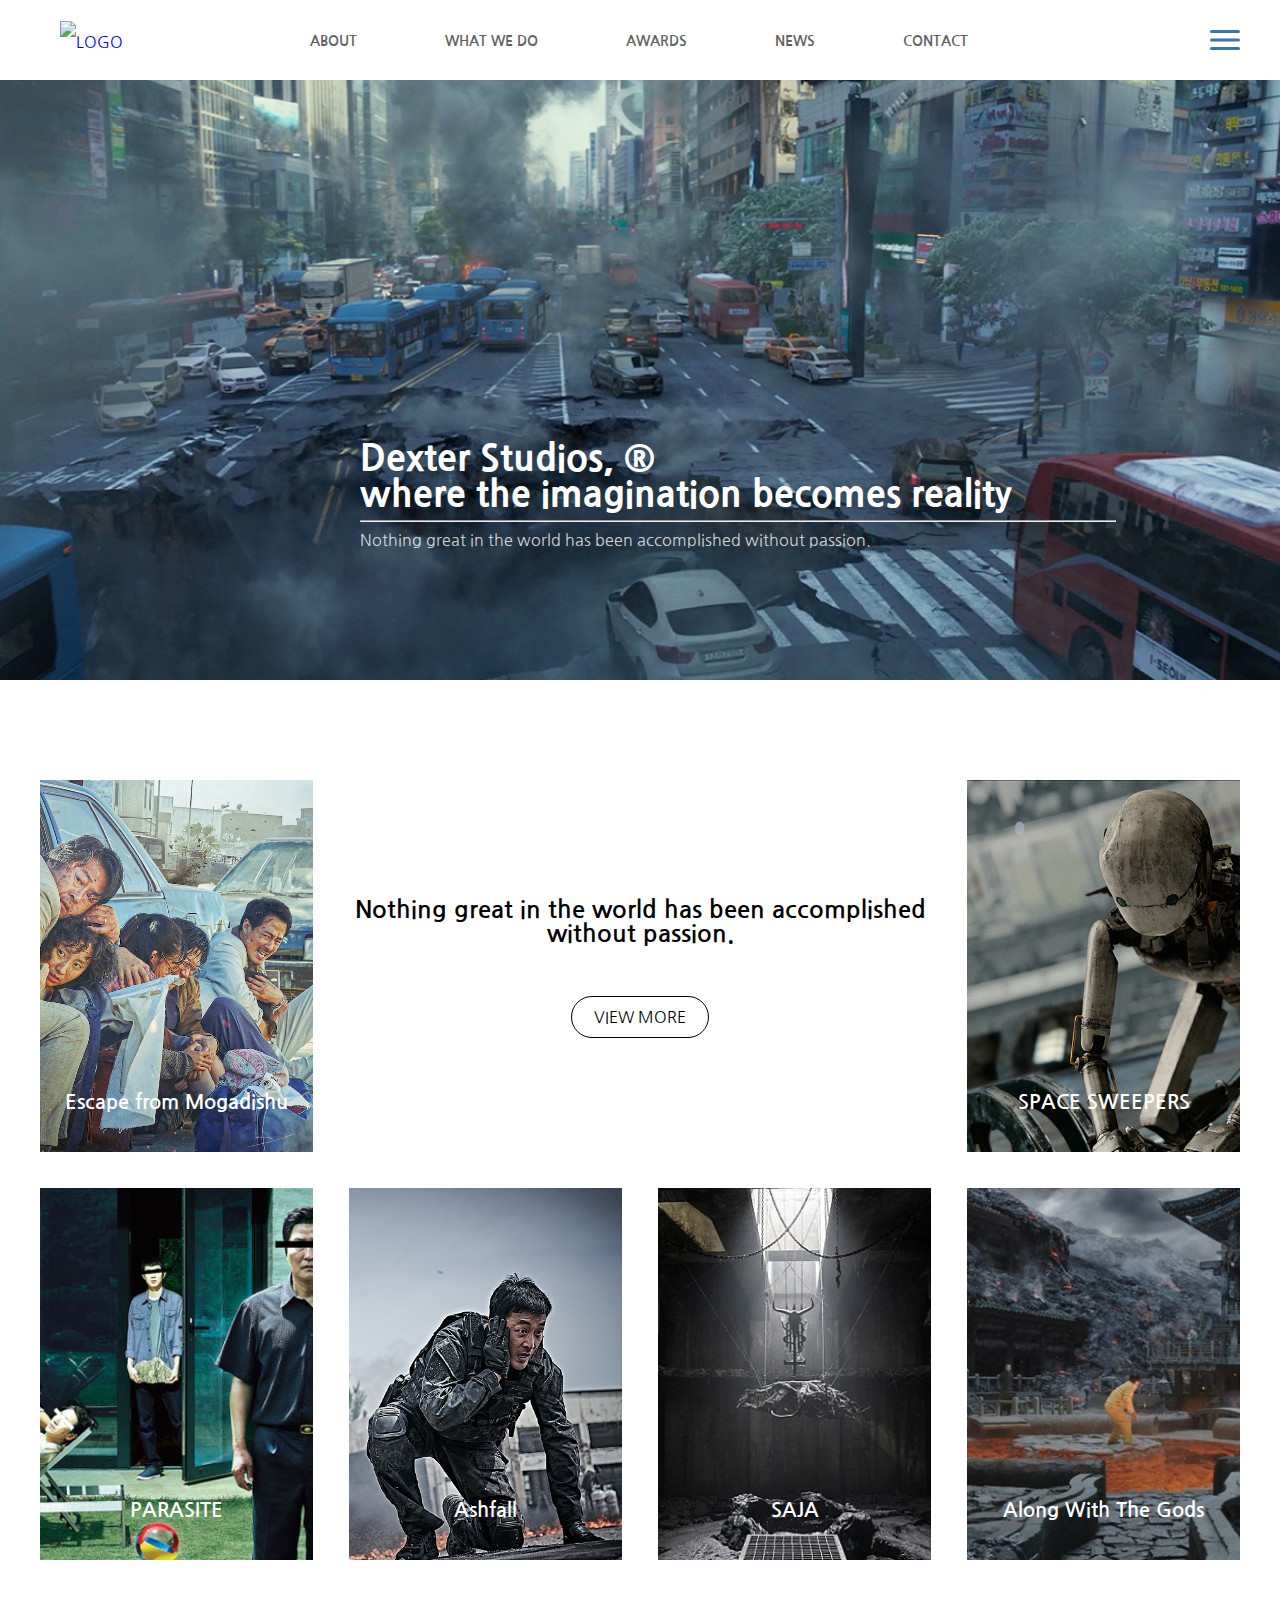
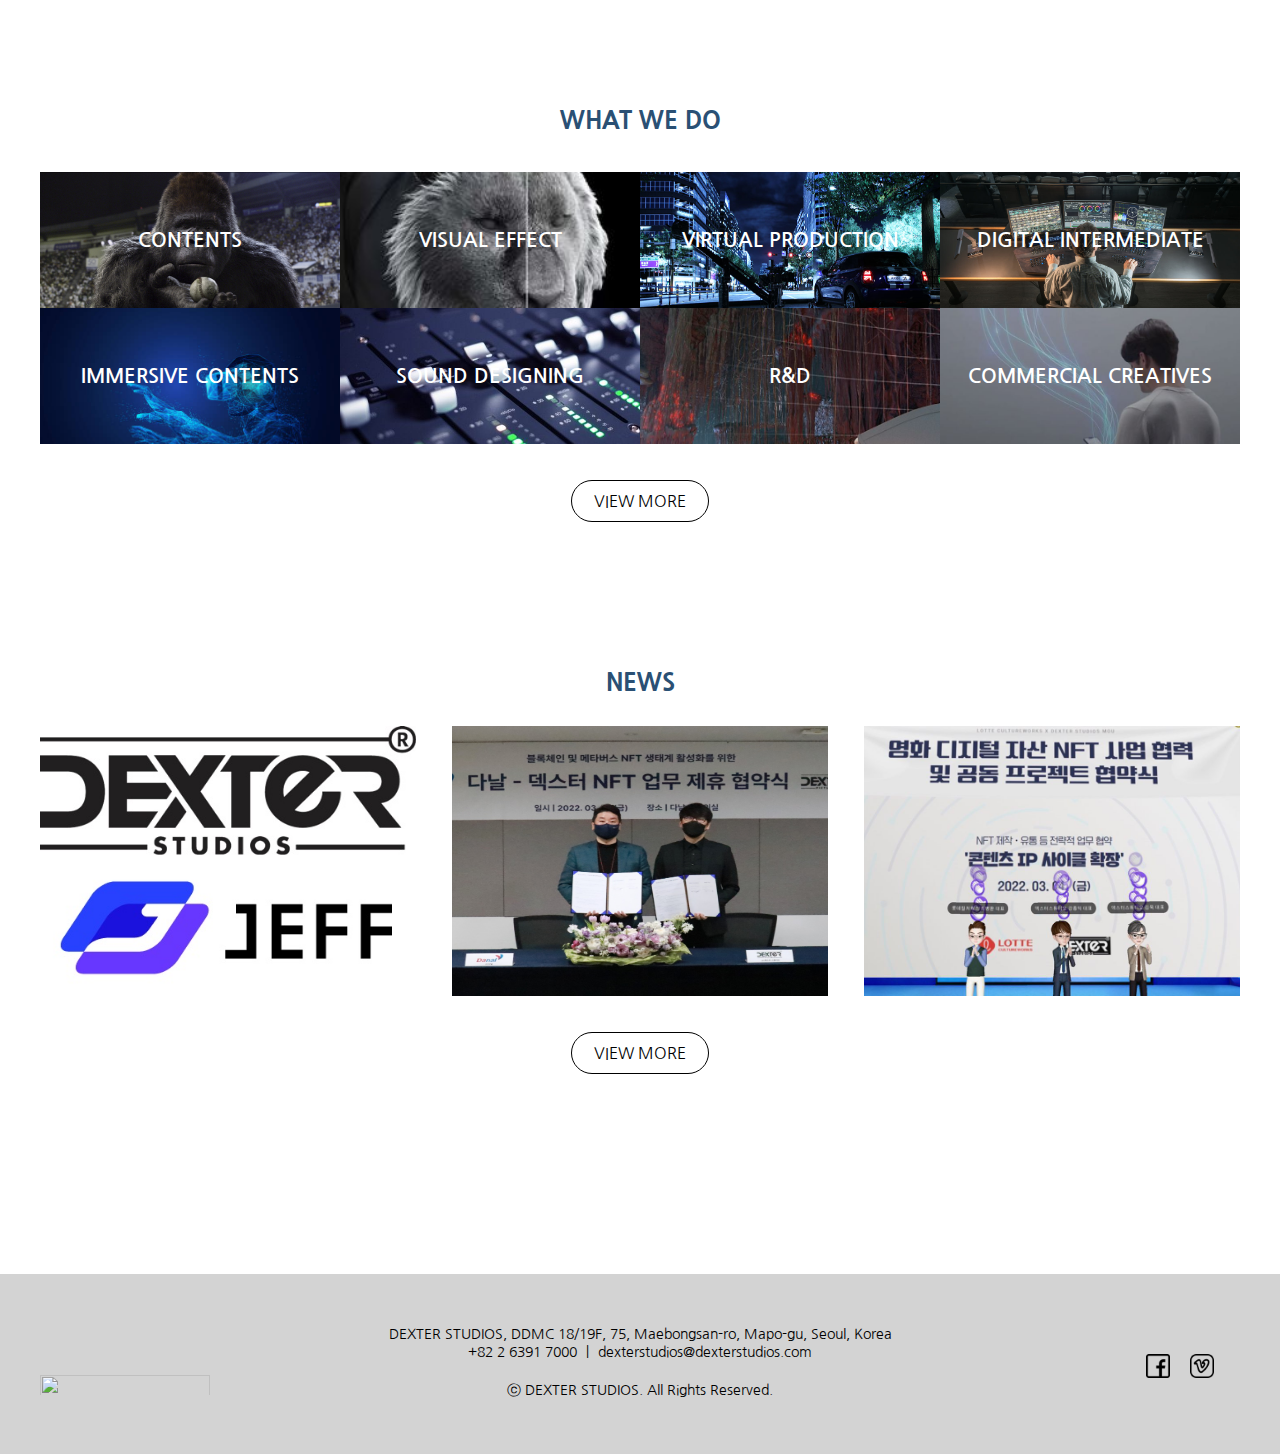
==== index.html @ 45257d2f "Add files via upload" ====
<!DOCTYPE html>
<html lang="ko">
<head>
    <meta charset="UTF-8">
    <meta http-equiv="X-UA-Compatible" content="IE=edge">
    <meta name="viewport" content="width=device-width, initial-scale=1.0">
    <title>덱스터스튜디오 DexterStudios</title>

    <link rel="stylesheet" href="indexstyle.css">
</head>

<body>
    <div class="header">
        <a href="index.html"><img class="logo" src="/기말 프로젝트/image/DexterStudio Logo.png" alt="LOGO"></a>
        <div class="Top_nav">
            <a href="ABOUT.html">ABOUT</a>
            <a href="WHATWEDO.html">WHAT WE DO</a>
            <a href="#">AWARDS</a>
            <a href="#">NEWS</a>
            <a href="#">CONTACT</a>
        </div>
        <div class="hamburger">
            <input type="checkbox" id="menuicon">
            <label for="menuicon">
                <span></span>
                <span></span>
                <span></span>
            </label>
            <div class="sidebar">
                
            </div>
        </div>
    </div>
    <div class="Main_img">
        <div class="innertext_frame">
        <h1>Dexter Studios, ® <br>
        where the imagination becomes reality<hr></h1>
        <p>Nothing great in the world has been accomplished
           without passion. </p>
        </div>
    </div>
    <div class="Contents_container">
        <div class="imgframe1">
            <div class="img1">
                <h1>Escape from Mogadishu</h1>
            </div>
            <div class="Main_text">
                <div class="text">
                    <h2>Nothing great in the world has been accomplished without passion.</h2>
                    <a href="ABOUT.html">VIEW MORE</a>
                </div>
            </div>
            <div class="img2">
                <h1>SPACE SWEEPERS</h1>
            </div>
        </div>
        <div class="imgframe2">
            <div class="img3">
                <h1>PARASITE</h1>
            </div>
            <div class="img4">
                <h1>Ashfall</h1>
            </div>
            <div class="img5">
                <h1>SAJA</h1>
            </div>
            <div class="img6">
                <h1>Along With The Gods</h1>
            </div>
        </div>
        <h1 id="WHATWEDO">WHAT WE DO</h1>
        <div class="WWDframe01">
            <div class="WWD CONTENTS">
                <h1>CONTENTS</h1>
            </div>
            <div class="WWD VISUALEFFECT">
                <h1>VISUAL EFFECT</h1>
            </div>
            <div class="WWD VIRTUALPRODUCTION">
                <h1>VIRTUAL PRODUCTION</h1>
            </div>
            <div class="WWD DIGITALINTERMEDIATE">
                <h1>DIGITAL INTERMEDIATE</h1>
            </div>
        </div>
        <div class="WWDframe02">
            <div class="WWD IMMERSIVE">
                <h1>IMMERSIVE CONTENTS</h1>
            </div>
            <div class="WWD SOUND">
                <h1>SOUND DESIGNING</h1>
            </div>
            <div class="WWD RnD">
                <h1>R&D</h1>
            </div>
            <div class="WWD COMMERCIAL">
                <h1>COMMERCIAL CREATIVES</h1>
            </div>
        </div>
        <a class="VIEWMORE01" href="WHATWEDO.html">VIEW MORE</a>
        <h1 id="NEWS">NEWS</h1>
        <div class="NEWSframe">
            <div class="NEWS01">
                <a href="http://www.dexterstudios.com/dexter-studios-invests-in-stake-in-jeff-a-danal-subsidiary-metaverse-platform-project-really-begins/" target="_blank"><img src="image/NEW01.png" alt=""></a>
            </div>
            <div class="NEWS02">
                <a href="http://www.dexterstudios.com/dexter-studios-signs-an-mou-with-danal-launching-a-blockchain-based-metaverse-project/" target="_blank"><img src="image/NEW02.jpg" alt=""></a>
            </div>
            <div class="NEWS03">
                <a href="http://www.dexterstudios.com/lotte-cultureworks-and-dexter-studios-sign-mou-for-digital-movie-assets-and-nfts/" target="_blank"><img src="image/NEWS03.jpg" alt=""></a>
            </div>
        </div>
        <a class="VIEWMORE02" href="#">VIEW MORE</a>
    </div>
    <div class="Footer">
        <div class="FooterContents">
            <div class="Footerlogo">
                <img src="/기말 프로젝트/image/DexterStudio Logo.png" alt="">
            </div>
            <div class="Footertext">
                <p>DEXTER STUDIOS, DDMC 18/19F, 75, Maebongsan-ro, Mapo-gu, Seoul, Korea <br>
                +82 2 6391 7000 ㅣ dexterstudios@dexterstudios.com </p>
                <p>ⓒ DEXTER STUDIOS. All Rights Reserved.</p>
            </div>
            <div class="Footernav">
                <a href="#"><img src="image/facebook.png" alt=""></a>
                <a href="#"><img src="image/vimeo.png" alt=""></a>
            </div>
        </div>
    </div>
</body>
</html>
---- indexstyle.css ----
@import url('https://fonts.googleapis.com/css2?family=Nanum+Gothic:wght@400;700;800&display=swap');

* {
    margin:0px;
    padding:0px;
    box-sizing: border-box;
    text-decoration: none;

    font-family: 'Nanum Gothic', sans-serif;
}

.body {
    width:100vw;
}

/* header */
.header {
    width:1200px;
    height:80px;
    display:flex;

    line-height: 80px;
    margin:0 auto;
}

.header a .logo {
    width:124px;
    height:42px;

    vertical-align: middle;
    line-height: 42px;
    margin-left:20px;
    display:inline-block;
}

.Top_nav {
    width:738px;
    height:80px;
    
    margin-left: 111px;
    text-align: center;
}

.Top_nav a {
    color:#616161;
    font-weight: 700;
    font-size: 14px;

    margin-right:84px;
}

.Top_nav a:hover {
    color:black;
    border-bottom:solid 2px #3D75AB;
}


.Top_nav a:nth-child(5) {
    margin:0px;
}

/* Sidebar */
.hamburger {
    margin-top:auto;
    margin-bottom:auto;
    margin-left:228px;
}

input[id="menuicon"] {
    display:none;
}

input[id="menuicon"] + label {
    display:block;
    width:30px;
    height:20px;
    position:relative;
    cursor: pointer;
}

input[id="menuicon"] + label span {
    display:block;
    position: absolute;
    width:100%;
    height:3px;
    border-radius: 15px;
    background:#3D75AB;
    transition: all .35s;
}

input[id="menuicon"] + label span:nth-child(1) {
    top:0;
}

input[id="menuicon"] + label span:nth-child(2) {
    top:50%;
    transform:translateY(-50%);
}

input[id="menuicon"] + label span:nth-child(3) {
    bottom:0;
}

input[id="menuicon"]:checked + label span:nth-child(1) {
    top:50%;
    transform: translateY(-50%) rotate(45deg);
}

input[id="menuicon"]:checked + label span:nth-child(2) {
    opacity: 0;
}

input[id="menuicon"]:checked + label span:nth-child(3) {
    bottom:50%;
    transform: translateY(50%) rotate(-45deg);
}

.sidebar {
    width:300px;
    height:100%;
    background:#A4D4FF;
    position: fixed;
    top:0;
    right:-300px;
    z-index: 1;
    transition: all .35s;
}

input[id="menuicon"]:checked + label + div {
    right:0;
}

/* MainImg */
.Main_img {
    width:100%;
    height:600px;

    background-image:url(image/MainImg.jpg);
    background-size: cover;
    background-position: center;
}

.innertext_frame {
    width:756px;
    height:240px;
    margin:0 804px 0 360px;
    padding-top:360px;
}

.Main_img h1 {
    color:white;
    font-size: 36px;
    font-weight: 800;
}

.Main_img hr {
    margin-top:8px;
}

.Main_img p {
    color:rgba(255,255,255,.8);
    font-size: 16px;
    margin-top:8px;
}

.Contents_container {
    width:1200px;

    margin-left:auto;
    margin-right:auto;
}

.Contents_container h1 {
    color:white;
    text-align: center;
    font-size: 20px;
    font-weight: bold;
    margin-top:312px;
}

.Contents_container .imgframe1 {
    display:flex;
    padding-top:100px;
}

.imgframe1 .img1 {
    width:273px;
    height:372px;

    margin-right:36px;

    background-image: url(image/Mogadishu.jpg);
    background-size: cover;
    background-position: center;
}

.imgframe1 .Main_text {
    width:582px;
    height:372px;
    line-height: 372px;

    margin-right:36px;
    text-align: center;
}

.Main_text .text{
    display:inline-block;
    vertical-align: middle;
    line-height: normal;
}

.Main_text h2 {
    font-size: 24px;
    color:black
}

.Main_text a {
    font-size: 16px;
    line-height: 40px;
    color:black;
    display:inline-block;
    margin-top:50px;

    border: 1px solid black;
    border-radius: 69px;
    width:138px;
    height:42px;

    transition: all .35s;
}

.Main_text a:hover {
    transform: scale(1.1);
    color:#2A5074;
    border: 1px solid #2A5074;
    border-radius: 0;
}

.imgframe1 .img2 {
    width:273px;
    height:372px;

    background-image: url(image/VictoryShip.jpg);
    background-size: cover;
    background-position: middle;
}

.Contents_container .imgframe2 {
    display:flex;
    margin-top:36px;
}

.imgframe2 .img3 {
    width:273px;
    height:372px;

    margin-right:36px;

    background-image: url(image/Parasite.jpg);
    background-size: cover;
    background-position: center;
}

.imgframe2 .img4 {
    width:273px;
    height:372px;

    margin-right:36px;

    background-image: url(image/Ashfall.jpg);
    background-size: cover;
    background-position: right;
}

.imgframe2 .img5 {
    width:273px;
    height:372px;

    margin-right:36px;

    background-image: url(image/Saja.jpg);
    background-size: cover;
    background-position: center;
}

.imgframe2 .img6 {
    width:273px;
    height:372px;

    background-image: url(image/WithGod.jpg);
    background-size: cover;
    background-position: center;
}

#WHATWEDO {
    margin-top:148px;
    margin-bottom:40px;
    font-size: 24px;
    font-weight: 800;
    color:#2A5074;
}


.WWD {
    width:300px;
    height:136px;
}

.WWDframe01 {
    display:flex;
}

.CONTENTS {
    background-image: url(image/MisterGo.jpg);
    background-size: cover; 
}

.WWD h1{
    margin-top:0;
    line-height: 136px ;
    font-size: 20px;
    font-weight: bold;
}

.VISUALEFFECT {
    background-image: url(image/VisualEffects.jpg);
    background-size: cover;
    background-position: center;
}

.VIRTUALPRODUCTION {
    background-image: url(image/VIRTUALPRODUCTION.jpg);
    background-size: cover;
}


.DIGITALINTERMEDIATE{
    background-image: url(image/DIGITALINTERMEDIATE.jpg);
    background-size: cover;
}

.WWDframe02 {
    display:flex;
    line-height: 136px ;
}

.IMMERSIVE {
    background-image: url(image/IMMERSIVE.jpg);
    background-size: cover;
}

.SOUND {
    background-image: url(image/SOUND.jpg);
    background-size: cover;
}

.RnD {
    background-image: url(image/R&D.jpg);
    background-size: cover;
    background-position:right;
}

.COMMERCIAL {
    background-image: url(image/COMMERCIAL.JPG);
    background-size: cover;
    background-position:center;
}

.VIEWMORE01 {
    display:block;
    text-align: center;

    margin-top:36px;
    margin-left:auto;
    margin-right:auto;
    color:black;
    font-size: 16px;

    border:1px solid black;
    border-radius: 69px;
    width:138px;
    height:42px;
    line-height: 40px;

    transition: all .35s;
}

.VIEWMORE01:hover {
    transform: scale(1.1);
    color:#2A5074;
    border: 1px solid #2A5074;
    border-radius: 0;
}

#NEWS {
    margin-top:148px;
    margin-bottom:32px;
    font-size: 24px;
    font-weight: 800;
    color:#2A5074;
}

.NEWSframe {
    display:flex;
}

.NEWSframe .NEWS01 {
    width:376px;
    height:270px;
    margin-right:36px;
    overflow: hidden;
}

.NEWSframe .NEWS01 img {
    width:100%;
    height:100%;
    transition: all .35s;
}

.NEWSframe .NEWS01 img:hover {
    transform: scale(1.1);
}

.NEWSframe .NEWS02 {
    width:376px;
    height:270px;
    margin-right:36px;
    overflow: hidden;
}

.NEWSframe .NEWS02 img {
    width:150%;
    height:100%;
    position:relative;
    left:-100px;
    transition: all .35s;
}

.NEWSframe .NEWS02 img:hover {
    transform: scale(1.1);
}

.NEWSframe .NEWS03 {
    width:376px;
    height:270px;
    overflow: hidden;
}

.NEWSframe .NEWS03 img {
    width:150%;
    height:100%;
    position:relative;
    left:-100px;
    transition: all .35s;
}

.NEWSframe .NEWS03 img:hover {
    transform: scale(1.1);
}

.VIEWMORE02 {
    display:block;
    text-align: center;

    margin-top:36px;
    margin-left:auto;
    margin-right:auto;
    color:black;
    font-size: 16px;

    border:1px solid black;
    border-radius: 69px;
    width:138px;
    height:42px;
    line-height: 40px;

    transition: all .35s;
}

.VIEWMORE02:hover {
    transform: scale(1.1);
    color:#2A5074;
    border: 1px solid #2A5074;
    border-radius: 0;
}

/* Footer */
.Footer {
    width:100%;
    height:180px;
    background-color:#d3d3d3;
    color:black;

    margin-top:200px;
}

.FooterContents {
    width:1200px;
    height:180px;
    margin:0 auto;
    line-height:180px;
    display:flex;
}

.Footerlogo img {
    width:170px;
    height:58px;
    vertical-align: middle;
}

.Footertext {
    margin-left:88px;
    margin-top:auto;
    margin-bottom:auto;
    text-align: center;
    line-height: normal;
    
    width:684px;
    height:78px;
    font-size: 14px;
}

.Footertext p:nth-child(2) {
    margin-top:20px;
}

.Footernav {
    display:flex;
    margin-left:164px;
}

.Footernav img {
    width:24px;
    height:24px;

    margin-right:20px;
    vertical-align: middle;
    transition: all .35s;
}

.Footernav img:hover {
    transform: scale(1.1);
}
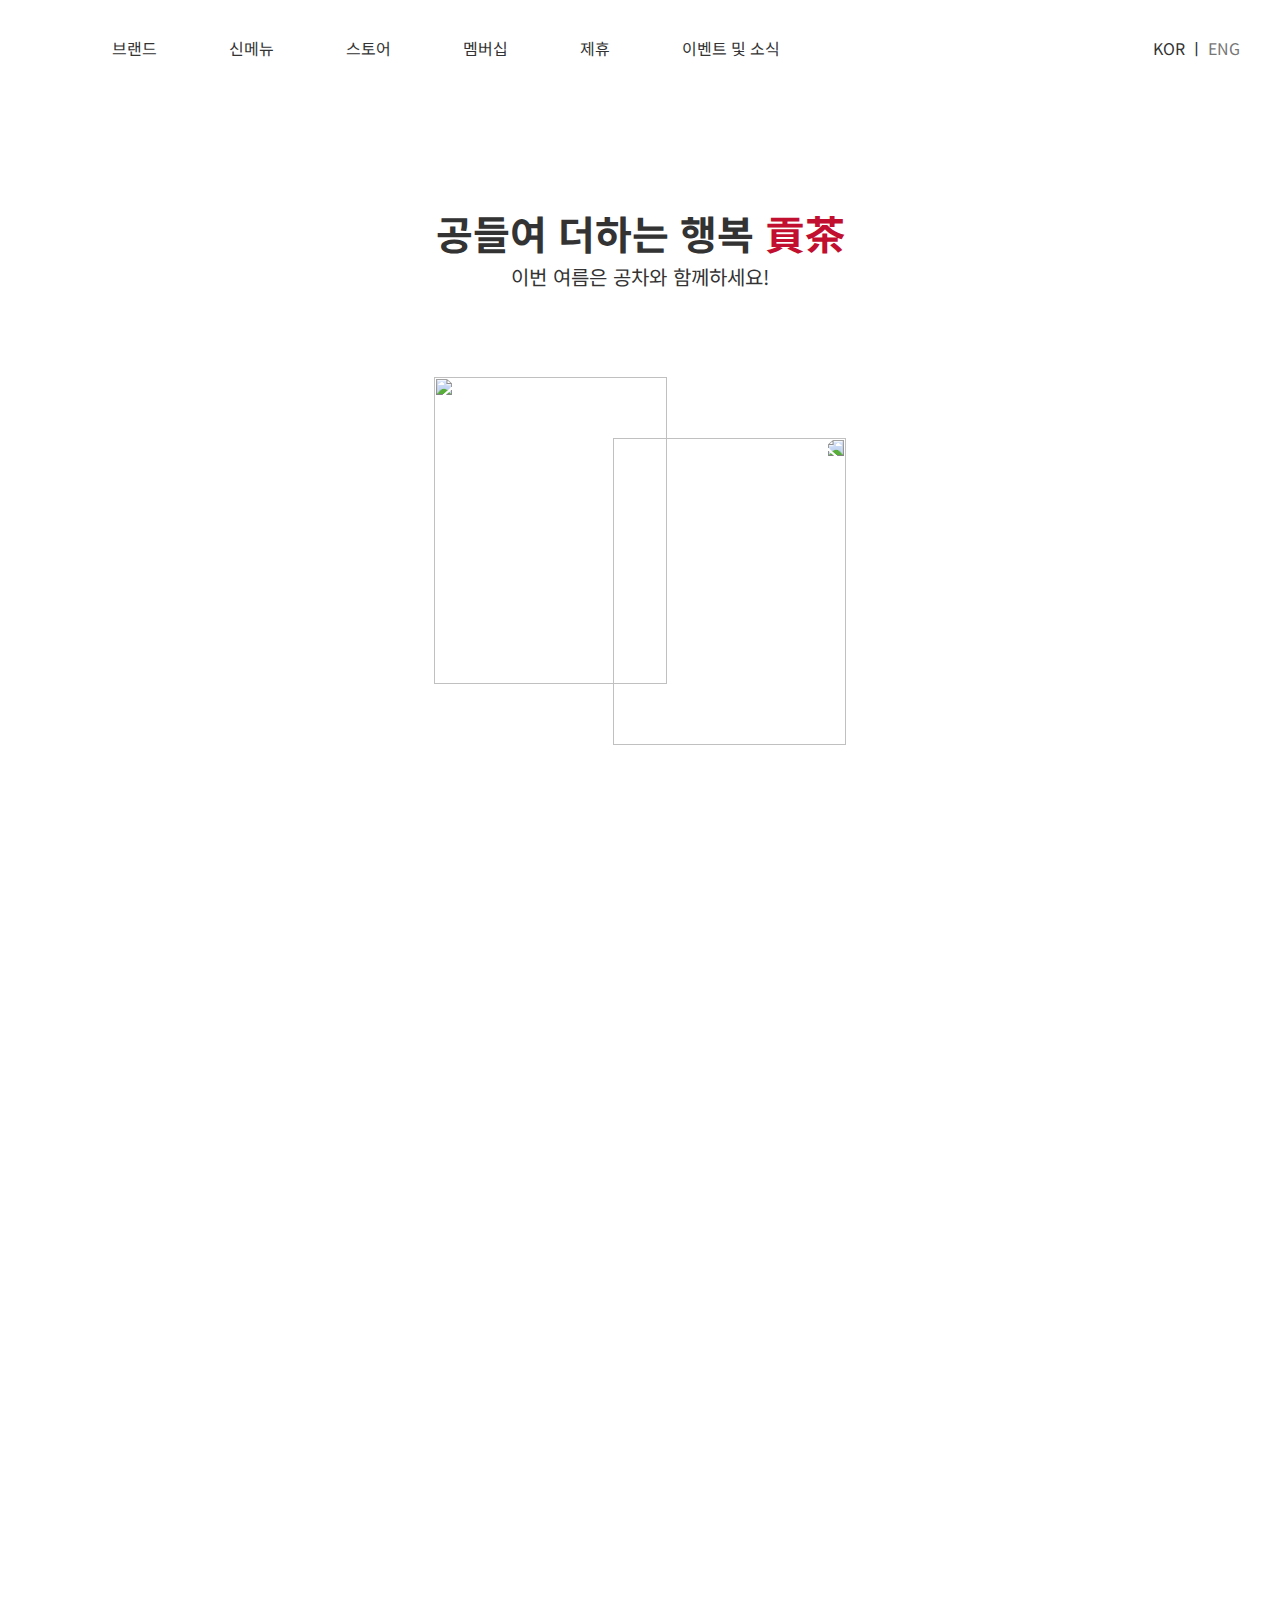
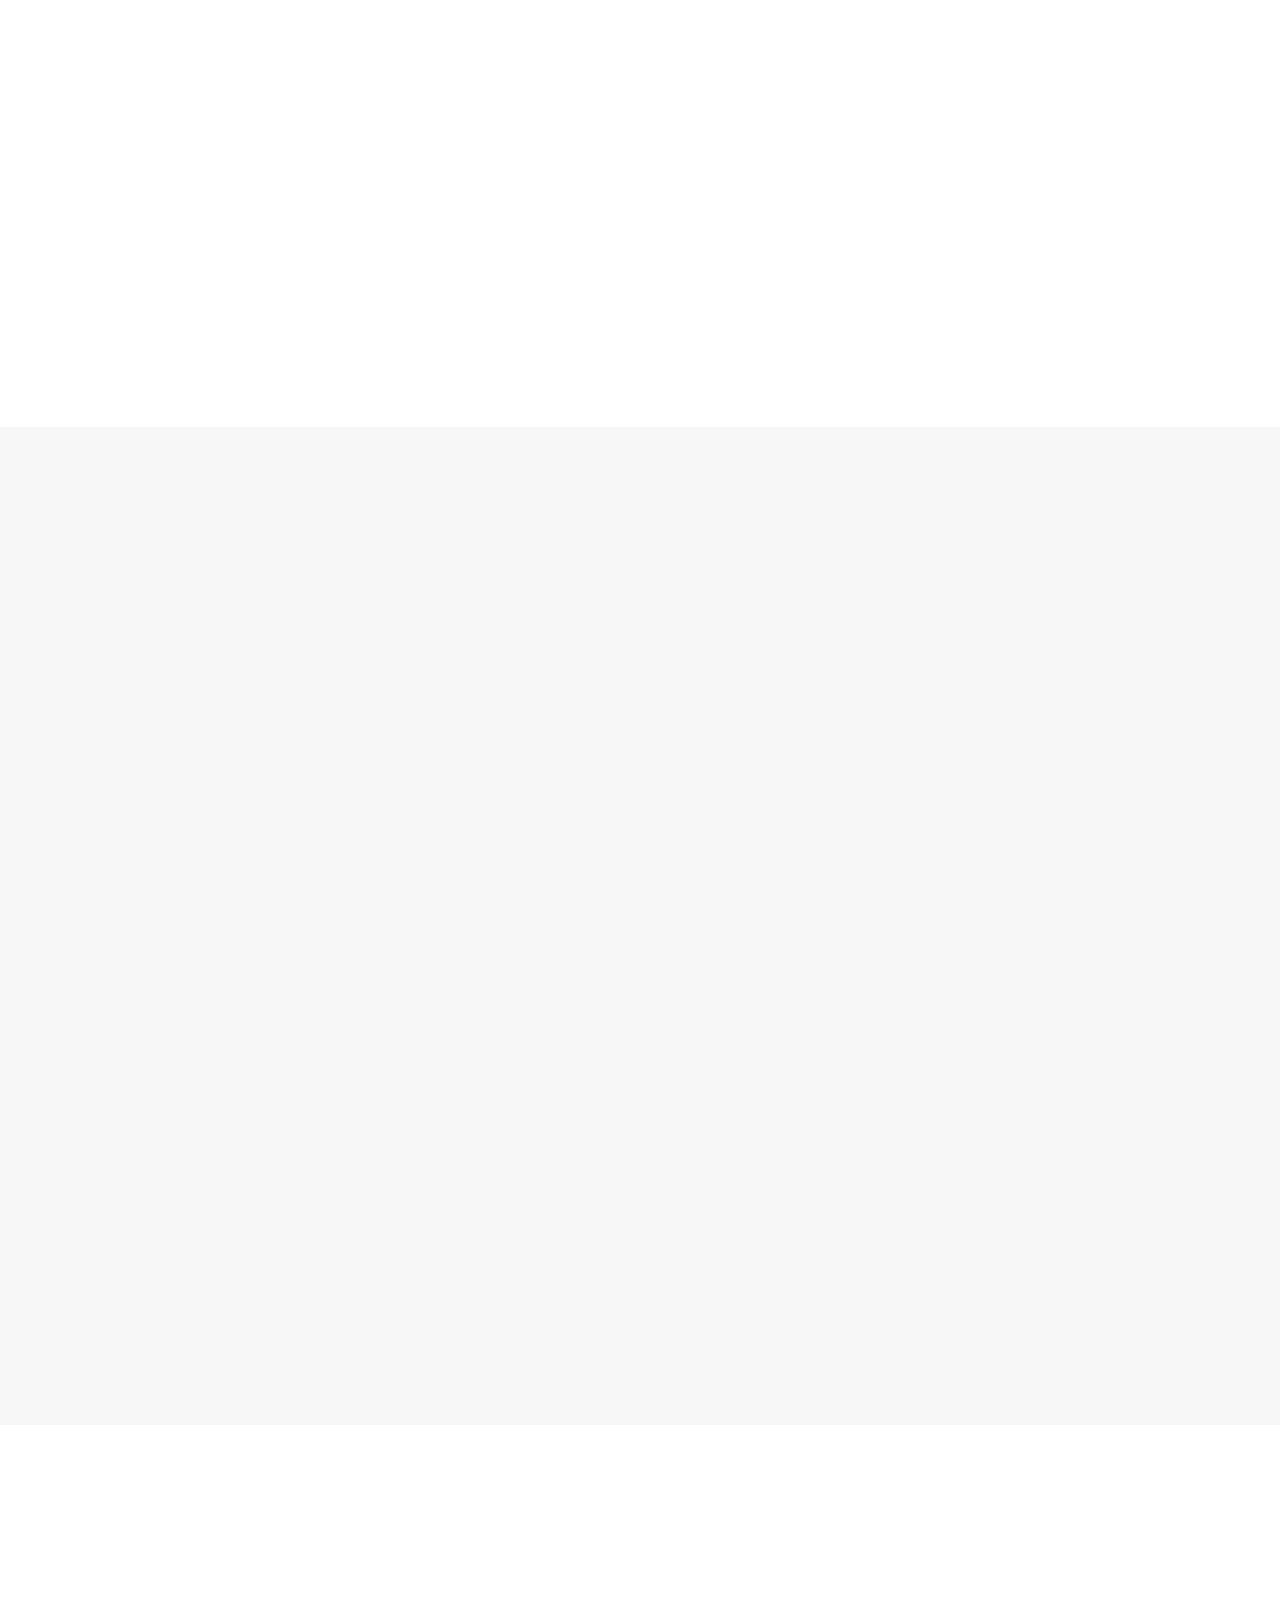
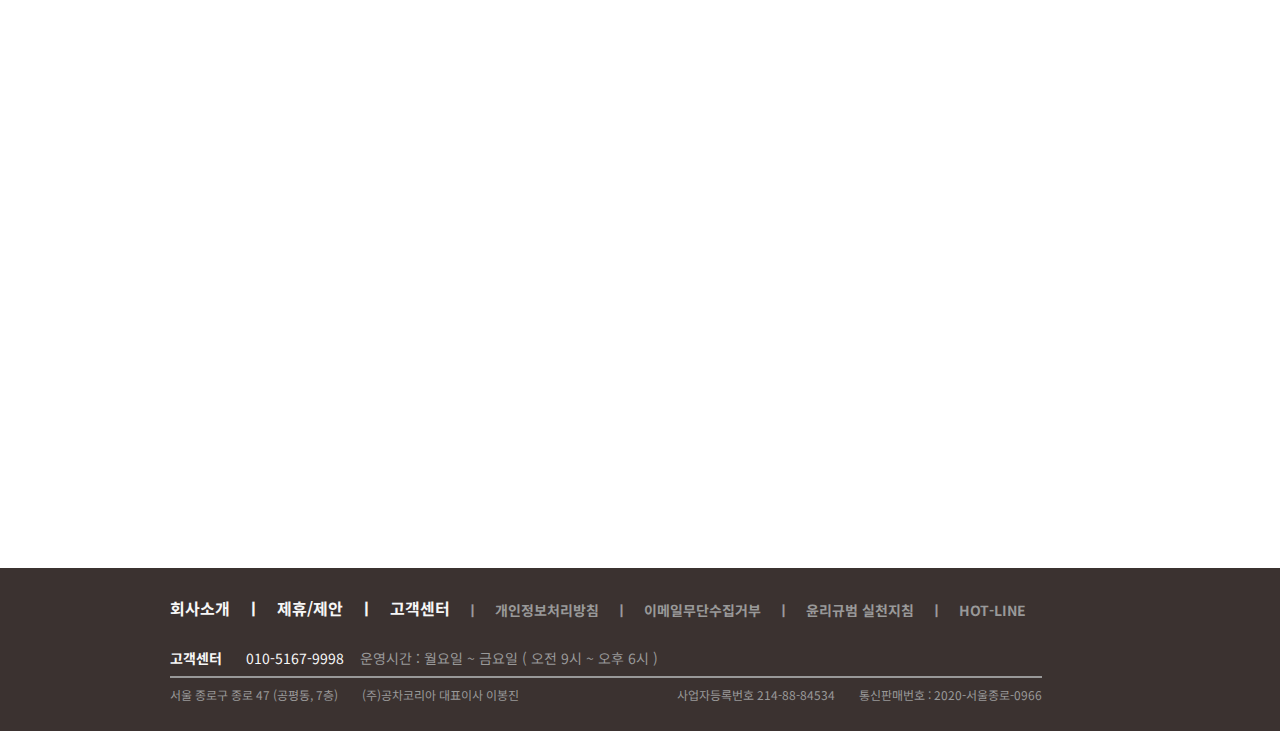
==== commit 09de99e7: "Add files via upload" ====
--- a/index.html
+++ b/index.html
@@ -4,129 +4,373 @@
     <meta charset="UTF-8">
     <meta http-equiv="X-UA-Compatible" content="IE=edge">
     <meta name="viewport" content="width=device-width, initial-scale=1.0">
-    <title>덱스터스튜디오 DexterStudios</title>
-
-    <link rel="stylesheet" href="indexstyle.css">
+    <title>새로운 시작 : 공차</title>
+
+    <link rel="stylesheet" href="index.css">
 </head>
 
 <body>
-    <div class="header">
-        <a href="index.html"><img class="logo" src="/기말 프로젝트/image/DexterStudio Logo.png" alt="LOGO"></a>
-        <div class="Top_nav">
-            <a href="ABOUT.html">ABOUT</a>
-            <a href="WHATWEDO.html">WHAT WE DO</a>
-            <a href="#">AWARDS</a>
-            <a href="#">NEWS</a>
-            <a href="#">CONTACT</a>
-        </div>
-        <div class="hamburger">
-            <input type="checkbox" id="menuicon">
-            <label for="menuicon">
-                <span></span>
-                <span></span>
-                <span></span>
-            </label>
-            <div class="sidebar">
-                
+
+    <!-- wrap01 -->
+    <div class="wrap01">
+        <div class="contents-frame">
+
+            <!-- header -->
+            <header>
+                <a href="index.html"><img src="image/main-logo.png" alt=""></a>
+                <div class="gnb">
+                    <a href="brand.html" target="_blank">브랜드</a>
+                    <a href="newMenu.html">신메뉴</a>
+                    <a href="#">스토어</a>
+                    <a href="#">멤버십</a>
+                    <a href="#">제휴</a>
+                    <a href="#">이벤트 및 소식</a>
+                </div>
+                <div class="lang">
+                    <a href="#" id="kor">KOR ㅣ </a>
+                    <a href="#" id="eng">ENG</a>
+                </div>
+            </header>
+
+            <!-- contents01 -->
+            <div class="contents01">
+                <h1>공들여 더하는 행복 <span>貢茶</span></h1>
+                <p>이번 여름은 공차와 함께하세요!</p>
+                <div class="main-imgframe">
+                    <img src="image/test/test04.png" alt="">
+                    <img src="image/test/test05.png" alt="">
+                </div>
+                <img src="image/down-arrow.png" alt="" class="down-arrow">
             </div>
         </div>
     </div>
-    <div class="Main_img">
-        <div class="innertext_frame">
-        <h1>Dexter Studios, ® <br>
-        where the imagination becomes reality<hr></h1>
-        <p>Nothing great in the world has been accomplished
-           without passion. </p>
+
+    <!-- wrap02 -->
+    <div class="wrap02">
+        <div class="contents-frame">
+            <h1 class="contents-title" id="every-juice">매일 함께하는 음료</h1>
+            
+            <!-- content02 -->
+            <div class="choice-juice">
+                <div class="juice-tab" id="juice-tab01">
+                    <img src="image/ctn2-milktea.png" alt="">
+                    <p>밀크티</p>
+                </div>
+                <div class="juice-tab" id="juice-tab02">
+                    <img src="image/ctn2-jewelry.png" alt="">
+                    <p>쥬얼리</p>
+                </div>
+                <div class="juice-tab" id="juice-tab03">
+                    <img src="image/ctn2-smoothie.png" alt="">
+                    <p>스무디</p>
+                </div>
+                <div class="juice-tab" id="juice-tab04">
+                    <img src="image/ctn2-tea.png" alt="">
+                    <p>오리지널 티</p>
+                </div>
+                <div class="juice-tab" id="juice-tab05">
+                    <img src="image/ctn2-fruitTea.png" alt="">
+                    <p>프룻티</p>
+                </div>
+                <div class="juice-tab" id="juice-tab06">
+                    <img src="image/ctn2-fruitMix.png" alt="">
+                    <p>프룻믹스</p>
+                </div>
+                <div class="juice-tab" id="juice-tab07">
+                    <img src="image/ctn2-coffee.png" alt="">
+                    <p>커피</p>
+                </div>
+            </div>
+
+            <!-- choice-bar -->
+            <div class="choice-bar">
+                <div class="selected"></div>
+            </div>
+
+            <!-- show-juice  -->
+            <div class="showjuice-frame">
+                <img src="image/left-arrow.png" alt="" class="left-arrow">
+                <div class="show-juice">
+                    <div class="juice-menu" id="M-1">
+                        <div class="juice-img">
+                            <img src="image/ct2-milk/milk-01.jpg" alt="">
+                        </div>
+                        <p class="menu-title">블랙 밀크티</p>
+                        <div id="large">
+                            <p>LARGE</p>
+                            <p>4,500<span>원</span></p>
+                        </div>
+                        <div id="jumbo">
+                            <p>JUMBO</p>
+                            <p>5,600<span>원</span></p>
+                        </div>
+                    </div>
+                    <div class="juice-menu" id="M-2">
+                        <div class="juice-img">
+                            <img src="image/ct2-milk/milk-02.jpg" alt="">
+                        </div>
+                        <p class="menu-title">타로 밀크티</p>
+                        <div id="large">
+                            <p>LARGE</p>
+                            <p>4,500<span>원</span></p>
+                        </div>
+                        <div id="jumbo">
+                            <p>JUMBO</p>
+                            <p>5,600<span>원</span></p>
+                        </div>
+                    </div>
+                    <div class="juice-menu" id="M-3">
+                        <div class="juice-img">
+                            <img src="image/ct2-milk/milk-03.jpg" alt="">
+                        </div>
+                        <p class="menu-title">제주 그린 밀크티</p>
+                        <div id="large">
+                            <p>LARGE</p>
+                            <p>4,900<span>원</span></p>
+                        </div>
+                        <div id="jumbo">
+                            <p>JUMBO</p>
+                            <p>6,000<span>원</span></p>
+                        </div>
+                    </div>
+                    <div class="juice-menu" id="M-4">
+                        <div class="juice-img">
+                            <img src="image/ct2-milk/milk-04.jpg" alt="">
+                        </div>
+                        <p class="menu-title">자스민 그린 밀크티</p>
+                        <div id="large">
+                            <p>LARGE</p>
+                            <p>4,500<span>원</span></p>
+                        </div>
+                        <div id="jumbo">
+                            <p>JUMBO</p>
+                            <p>5,600<span>원</span></p>
+                        </div>
+                    </div>
+                    <div class="juice-menu" id="M-5">
+                        <div class="juice-img">
+                            <img src="image/ct2-milk/milk-05.jpg" alt="">
+                        </div>
+                        <p class="menu-title">얼그레이 밀크티</p>
+                        <div id="large">
+                            <p>LARGE</p>
+                            <p>4,500<span>원</span></p>
+                        </div>
+                        <div id="jumbo">
+                            <p>JUMBO</p>
+                            <p>5,600<span>원</span></p>
+                        </div>
+                    </div>
+                    <div class="juice-menu" id="M-6">
+                        <div class="juice-img">
+                            <img src="image/ct2-milk/milk-06.jpg" alt="">
+                        </div>
+                        <p class="menu-title">초콜렛 밀크티</p>
+                        <div id="large">
+                            <p>LARGE</p>
+                            <p>4,500<span>원</span></p>
+                        </div>
+                        <div id="jumbo">
+                            <p>JUMBO</p>
+                            <p>5,600<span>원</span></p>
+                        </div>
+                    </div>
+                    <div class="juice-menu" id="M-7">
+                        <div class="juice-img">
+                            <img src="image/ct2-milk/milk-07.jpg" alt="">
+                        </div>
+                        <p class="menu-title">피스타치오 밀크티</p>
+                        <div id="large">
+                            <p>LARGE</p>
+                            <p>4,900<span>원</span></p>
+                        </div>
+                        <div id="jumbo">
+                            <p>JUMBO</p>
+                            <p>6,000<span>원</span></p>
+                        </div>
+                    </div>
+                    <div class="juice-menu" id="M-8">
+                        <div class="juice-img">
+                            <img src="image/ct2-milk/milk-08.jpg" alt="">
+                        </div>
+                        <p class="menu-title">우롱 밀크티</p>
+                        <div id="large">
+                            <p>LARGE</p>
+                            <p>4,500<span>원</span></p>
+                        </div>
+                        <div id="jumbo">
+                            <p>JUMBO</p>
+                            <p>5,600<span>원</span></p>
+                        </div>
+                    </div>
+                    <div class="juice-menu" id="M-9">
+                        <div class="juice-img">
+                            <img src="image/ct2-milk/milk-09.jpg" alt="">
+                        </div>
+                        <p class="menu-title">하동 호지 밀크티</p>
+                        <div id="large">
+                            <p>LARGE</p>
+                            <p>4,900<span>원</span></p>
+                        </div>
+                        <div id="jumbo">
+                            <p>JUMBO</p>
+                            <p>6,000<span>원</span></p>
+                        </div>
+                    </div>
+                    <div class="juice-menu" id="M-10">
+                        <div class="juice-img">
+                            <img src="image/ct2-milk/milk-010.jpg" alt="">
+                        </div>
+                        <p class="menu-title">얼그레이 초콜렛 밀크티</p>
+                        <div id="large">
+                            <p>LARGE</p>
+                            <p>4,500<span>원</span></p>
+                        </div>
+                        <div id="jumbo">
+                            <p>JUMBO</p>
+                            <p>5,600<span>원</span></p>
+                        </div>
+                    </div>
+                </div>
+                <img src="image/right-arrow.png" alt="" class="right-arrow">
+            </div>
+
+            <div class="juice-detail">
+                <a href="https://www.gong-cha.co.kr/brand/menu/product.php?c=001" target="_blank">음료 자세히 보기</a>
+            </div>
         </div>
     </div>
-    <div class="Contents_container">
-        <div class="imgframe1">
-            <div class="img1">
-                <h1>Escape from Mogadishu</h1>
-            </div>
-            <div class="Main_text">
-                <div class="text">
-                    <h2>Nothing great in the world has been accomplished without passion.</h2>
-                    <a href="ABOUT.html">VIEW MORE</a>
-                </div>
-            </div>
-            <div class="img2">
-                <h1>SPACE SWEEPERS</h1>
-            </div>
-        </div>
-        <div class="imgframe2">
-            <div class="img3">
-                <h1>PARASITE</h1>
-            </div>
-            <div class="img4">
-                <h1>Ashfall</h1>
-            </div>
-            <div class="img5">
-                <h1>SAJA</h1>
-            </div>
-            <div class="img6">
-                <h1>Along With The Gods</h1>
-            </div>
-        </div>
-        <h1 id="WHATWEDO">WHAT WE DO</h1>
-        <div class="WWDframe01">
-            <div class="WWD CONTENTS">
-                <h1>CONTENTS</h1>
-            </div>
-            <div class="WWD VISUALEFFECT">
-                <h1>VISUAL EFFECT</h1>
-            </div>
-            <div class="WWD VIRTUALPRODUCTION">
-                <h1>VIRTUAL PRODUCTION</h1>
-            </div>
-            <div class="WWD DIGITALINTERMEDIATE">
-                <h1>DIGITAL INTERMEDIATE</h1>
-            </div>
-        </div>
-        <div class="WWDframe02">
-            <div class="WWD IMMERSIVE">
-                <h1>IMMERSIVE CONTENTS</h1>
-            </div>
-            <div class="WWD SOUND">
-                <h1>SOUND DESIGNING</h1>
-            </div>
-            <div class="WWD RnD">
-                <h1>R&D</h1>
-            </div>
-            <div class="WWD COMMERCIAL">
-                <h1>COMMERCIAL CREATIVES</h1>
-            </div>
-        </div>
-        <a class="VIEWMORE01" href="WHATWEDO.html">VIEW MORE</a>
-        <h1 id="NEWS">NEWS</h1>
-        <div class="NEWSframe">
-            <div class="NEWS01">
-                <a href="http://www.dexterstudios.com/dexter-studios-invests-in-stake-in-jeff-a-danal-subsidiary-metaverse-platform-project-really-begins/" target="_blank"><img src="image/NEW01.png" alt=""></a>
-            </div>
-            <div class="NEWS02">
-                <a href="http://www.dexterstudios.com/dexter-studios-signs-an-mou-with-danal-launching-a-blockchain-based-metaverse-project/" target="_blank"><img src="image/NEW02.jpg" alt=""></a>
-            </div>
-            <div class="NEWS03">
-                <a href="http://www.dexterstudios.com/lotte-cultureworks-and-dexter-studios-sign-mou-for-digital-movie-assets-and-nfts/" target="_blank"><img src="image/NEWS03.jpg" alt=""></a>
-            </div>
-        </div>
-        <a class="VIEWMORE02" href="#">VIEW MORE</a>
+
+    <!-- wrap03 -->
+    <div class="wrap03">
+        <div class="contents-frame">
+            <p>NEW MENU</p>
+            <h1>공차에서만 만나는 <span>특별한 포도</span></h1>
+            <p>화사한 비쥬얼을 나타낸 시즌한정 음료를 공차에서 만나보세요.</p>
+            <div class="newMenu-frame">
+                <img src="image/new01.png" alt="">
+                <p>포도 얼그레이티</p>
+                <img src="image/new02.png" alt="">
+                <p>포도 쥬얼리 스무디</p>
+                <img src="image/new03.png" alt="">
+                <p>포도 쥬얼리 밀크티</p>
+            </div>
+            <div class="new-detail">
+                <a href="newMenu.html">신메뉴 자세히 보기</a>
+            </div>
+        </div>
     </div>
-    <div class="Footer">
-        <div class="FooterContents">
-            <div class="Footerlogo">
-                <img src="/기말 프로젝트/image/DexterStudio Logo.png" alt="">
-            </div>
-            <div class="Footertext">
-                <p>DEXTER STUDIOS, DDMC 18/19F, 75, Maebongsan-ro, Mapo-gu, Seoul, Korea <br>
-                +82 2 6391 7000 ㅣ dexterstudios@dexterstudios.com </p>
-                <p>ⓒ DEXTER STUDIOS. All Rights Reserved.</p>
-            </div>
-            <div class="Footernav">
-                <a href="#"><img src="image/facebook.png" alt=""></a>
-                <a href="#"><img src="image/vimeo.png" alt=""></a>
+
+    <!-- wrap04 -->
+    <div class="wrap04">
+        <div class="contents-frame">
+            <div class="grid-container">
+                <div class="grid" id="item01">
+                    <div class="black">
+                        <div class="text-frame">
+                            <h1>공차 주문하기</h1>
+                            <p>공차는 취향에 맞게 토핑, 당도, 얼음량까지<br>
+                            맞춤주문 가능합니다.</p>
+                            <div class="order">
+                                <a href="https://www.gong-cha.co.kr/brand/menu/order.php" class="method" target="_blank">주문방법</a>
+                                <a href="https://www.baemin.com/?shortlink=9255a935&c=brand_GONGCHA&pid=app&af_click_lookback=1d&source_caller=ui" class="goOrder" target="_blank">주문하기</a>
+                            </div>
+                        </div>
+                    </div>
+                </div>
+                <div class="grid" id="item02">
+                    <h1>공차 가맹점 문의</h1>
+                    <p>안정적인 창업을 시도해보세요!</p>
+                    <a href="https://www.gong-cha.co.kr/franchise/" target="_blank">
+                        <p>자세히 보기</p>
+                        <div class="detail-arrow">
+                            <img src="image/detail-arrow.png" alt="">
+                        </div>    
+                    </a>
+                </div>
+                <div class="grid" id="item03">
+                    <div class="black">
+                        <div class="text-frame">
+                            <h1>새로워진 <br>공차 멤버십 앱</h1>
+                            <a href="https://www.gong-cha.co.kr/brand/member/membership.php" target="_blank">
+                                <p>자세히 보기</p>
+                                <div class="detail-arrow">
+                                    <img src="image/detail-arrow.png" alt="">
+                                </div>    
+                            </a>
+                        </div>
+                    </div>
+                </div>
+                <div class="grid" id="item04">
+                    <h1>매장 검색</h1>
+                    <p>공차 매장을 쉽고 빠르게 찾아보세요.</p>
+                    <div class="search-gongcha">
+                        <input type="text" placeholder="매장명 또는 주소를 입력하세요.">
+                        <a href="https://www.gong-cha.co.kr/brand/store/search.php" target="_blank">매장 검색하기</a>
+                    </div>
+                </div>
+                <div class="grid" id="item05">
+                    <div class="black">
+                        <div class="text-frame">
+                            <h1>브랜드 살펴보기</h1>
+                            <p>공차는 고객들에게 만족스러운 경험을 제공하는 브랜드가 되기 위해<br> 노력하고 있습니다.</p>
+                            <a href="https://www.gong-cha.co.kr/brand/brand/global.php" target="_blank">
+                                <p>자세히 보기</p>
+                                <div class="detail-arrow">
+                                    <img src="image/detail-arrow.png" alt="">
+                                </div>    
+                            </a>
+                        </div>
+                    </div>
+                </div>
             </div>
         </div>
     </div>
+
+    <!-- footer -->
+    <footer>
+        <div class="contents-frame">
+            <img src="image/footer-logo.png" alt="">
+            <div class="footer-text">
+                <div class="text01">
+                    <a href="https://www.gong-cha.co.kr/franchise/company/history.php" target="_blank">회사소개</a>
+                    <p>ㅣ</p>
+                    <a href="https://www.gong-cha.co.kr/brand/benefit/contact.php">제휴/제안</a>
+                    <p>ㅣ</p>
+                    <a href="https://www.gong-cha.co.kr/brand/board/customer.php">고객센터</a>
+                    <p class="dark">ㅣ</p>
+                    <p class="dark">개인정보처리방침</p>
+                    <p class="dark">ㅣ</p>
+                    <p class="dark">이메일무단수집거부</p>
+                    <p class="dark">ㅣ</p>
+                    <p class="dark">윤리규범 실천지침</p>
+                    <p class="dark">ㅣ</p>
+                    <p class="dark">HOT-LINE</p>
+                </div>
+                <div class="text02">
+                    <p>고객센터</p>
+                    <div class="call">
+                        <img src="image/footer-call.png" alt="">
+                        <p>010-5167-9998</p>
+                    </div>
+                    <p id="time">운영시간 : 월요일 ~ 금요일 ( 오전 9시 ~ 오후 6시 )</p>
+                </div>
+                <hr>
+                <div class="text03-frame">
+                    <div class="text03-1">
+                        <p>서울 종로구 종로 47 (공평동, 7층)</p>
+                        <p>(주)공차코리아 대표이사 이봉진</p>
+                    </div>
+                    <div class="text03-2">
+                        <p>사업자등록번호 214-88-84534</p>
+                        <p>통신판매번호 : 2020-서울종로-0966</p>
+                    </div>
+                </div>
+            </div>
+        </div>
+    </footer>
+
+    
+    <script src="index.js"></script>
 </body>
 </html>--- a/index.css
+++ b/index.css
@@ -0,0 +1,915 @@
+@import url('https://fonts.googleapis.com/css2?family=Noto+Sans+KR:wght@400;700&display=swap');
+
+:root {
+    --text-color:#333333;
+    --brand-color:#C20F2F;
+
+    --grayscale01:#777777;
+    --grayscale02:#888888;
+    --grayscale03:#999999;
+    --grayscale04:#D9D9D9;
+    --grayscale05:#F7F7F7;
+}
+
+* {
+    padding: 0;
+    margin: 0;
+    box-sizing: border-box;
+    text-decoration: none;
+    font-family: 'Noto Sans KR', sans-serif;
+    color: var(--text-color);
+    scroll-behavior: smooth;
+}
+
+
+.wrap01 {
+    width: 100%;
+    height: 937px;
+    background-image: url(image/main-hero.png);
+    background-size: cover;
+    background-position: center center;
+    overflow: hidden;
+}
+
+    .wrap01 .contents-frame {
+        width: 1200px;
+        margin: 0 auto;
+        position: relative;
+    }
+
+        /* header */
+        .contents-frame header {
+            display: flex;
+            align-items: center;
+            width: 100%;
+            height: 72px;
+            margin-top: 12px;
+        }
+
+            header > img {
+                width: 54px;
+                height: 72px;
+            }
+
+            /* header gnb */
+            header > .gnb {
+                display: flex;
+                justify-content: space-between;
+                align-items: center;
+                gap: 72px;
+                margin-left: 72px;
+            }
+
+                .gnb > a {
+                    font-size: 16px;
+                    font-weight: 400;
+                    transition: .3s;
+                    position: relative;
+                }
+
+                .gnb > a:hover{
+                    color: var(--brand-color);
+                    font-weight: 700;
+                }
+
+                .gnb > a:before {
+                    content:'';
+                    position: absolute;
+                    background-color: var(--brand-color);
+                    width: 0px;
+                    height: 1px;
+                    bottom: -5px;
+                    left: 0;
+                    transition:.2s;
+                }
+
+                .gnb > a:hover:before {
+                    width: 100%;
+                }
+            
+            header > .lang {
+                margin-left: auto;
+            }
+
+                .lang > a {
+                    font-size: 16px;
+                    font-weight: 400;
+                }
+
+                .lang #eng {
+                    color : #777;
+                }
+
+    /* contents01 */
+    .contents01 {
+        width: 100%;
+        display: flex;
+        flex-direction: column;
+        align-items: center;
+
+
+        margin-top: 120px;
+    }
+
+        .contents01 > h1 {
+            font-size: 40px;
+            font-weight: 700;
+        }
+
+        .contents01 > h1 span {
+            color: var(--brand-color);
+        }
+
+        .contents01 > p {
+            font-size: 20px;
+            font-weight: 400;
+        }
+
+    .contents01 .main-imgframe {
+        width: 412px;
+        height: 368px;
+        margin-top: 86px;
+        position: relative;
+    }
+
+        .main-imgframe > img {
+            width: 233px;
+            height: 307px;
+        }
+
+        .main-imgframe > img:nth-child(1) {
+            position: absolute;
+            bottom: 0;
+            right: 0;
+            transform: scaleX(-1);
+        }
+
+         .main-imgframe > img:nth-child(2) {
+            position: absolute;
+            top: 0;
+            left: 0;
+        }
+
+    .contents01 .down-arrow {
+        margin-top: 108px;
+    }
+
+/* wrap02 */
+.wrap02 {
+    width: 100%;
+}
+
+    .wrap02 .contents-frame {
+            width: 1200px;
+            margin: 0 auto;
+            padding-top: 100px;
+            opacity: 0;
+            transition: all 1.5s;
+    }
+    
+        .contents-frame .contents-title{
+            font-size: 28px;
+            font-weight: 700;
+            text-align: center;
+        }
+
+            #every-juice {
+                margin-top: 100px;
+            }
+
+        /* contents02 */
+        .choice-juice {
+            width: 1008px;
+            height: 150px;
+            margin: 60px auto 0 auto;
+
+            display: flex;
+            align-items: center;
+            gap: 56px;
+        }
+
+            .choice-juice .juice-tab {
+                display: flex;
+                flex-direction: column;
+                align-items: center;
+                cursor: pointer;
+            }
+
+                .juice-tab > p {
+                    font-size: 14px;
+                    font-weight: 400;
+                    margin-top: 16px;
+                }
+
+        .choice-bar {
+            width: 1036px;
+            height: 1px;
+            background-color: var(--grayscale04);
+            margin: 31px auto 0 auto;
+
+            position: relative;
+        }
+
+            .choice-bar .selected {
+                width: 148px;
+                height: 3px;
+                background-color: var(--brand-color);
+                border-radius: 1px;
+
+                position: absolute;
+                top: -1px;
+                left: 0;
+                transition: .3s;
+            }
+        
+        .showjuice-frame {
+            width: 100%;
+            height: 342px;
+            margin-top: 55px;
+            
+            display: flex;
+            justify-content: space-between;
+        }
+
+        .showjuice-frame .left-arrow,
+        .showjuice-frame .right-arrow  {
+            width: 36px;
+            height: 36px;
+            margin-top: 99px;
+            cursor: pointer;
+        }
+
+        .showjuice-frame .left-arrow {
+            visibility: hidden;
+        }
+
+            .showjuice-frame .show-juice {
+                width: 1036px;
+                height: 100%;
+
+                display: flex;
+                overflow: hidden;
+                position: relative;
+            }
+
+                .show-juice .juice-menu {
+                    width: 223px;
+                    height: 100%;
+                    position: absolute;
+                    left: 0;
+                    transition: .3s;
+                }
+
+                    .juice-menu .juice-img {
+                        width: 223px;
+                        height: 234px;
+                        background-color: var(--grayscale05);
+                        border-radius: 20px;
+
+                        display: flex;
+                        align-items: center;
+                        justify-content: center;
+                    }
+
+                    .juice-img > img {
+                        width: 166px;
+                        height: 196px;
+                        mix-blend-mode: darken;
+                        transition: .3s;
+                    }
+
+                    .juice-img > img:hover {
+                        transform: scale(1.1);
+                    }
+
+                    .juice-menu .menu-title {
+                        font-size: 16px;
+                        font-weight: 700;
+                        margin-top: 16px;
+                    }
+
+                    .juice-menu #large {
+                        display: flex;
+                        align-items: center;
+                        justify-content: space-between;
+                        margin-top: 16px;
+                        width: 101px;
+                    }
+
+                        #large > p:nth-child(1) {
+                            font-size: 12px;
+                            font-weight: 400;
+                        }
+
+                        #large > p:nth-child(2) {
+                            font-size: 14px;
+                            font-weight: 400;
+                            color: var(--brand-color);
+                        }
+
+                        #large > p:nth-child(2) span {
+                            font-size: 12px;
+                            color: var(--brand-color);
+                        }
+
+                    .juice-menu #jumbo {
+                        display: flex;
+                        align-items: center;
+                        justify-content: space-between;
+                        width: 101px;
+                    }
+
+                        #jumbo > p:nth-child(1) {
+                            font-size: 12px;
+                            font-weight: 400;
+                        }
+
+                        #jumbo > p:nth-child(2) {
+                            font-size: 14px;
+                            font-weight: 400;
+                            color: var(--brand-color);
+                        }
+
+                        #jumbo > p:nth-child(2) span {
+                            font-size: 12px;
+                            color: var(--brand-color);
+                        }
+
+        .juice-detail {
+            width: 165px;
+            height: 51px;
+            padding: 14px 26px;
+            background-color: #000;
+            border-radius: 36px;
+            margin: 100px auto 60px auto;
+        }
+
+        .juice-detail > a {
+            color:white;
+            font-size: 16px;
+            font-weight: 700;
+            text-align: center;
+        }
+
+/* wrap03 */
+.wrap03 {
+    width: 100%;
+    height: 998px;
+    background-color: var(--grayscale05);
+}
+
+    .wrap03 .contents-frame {
+            width: 1200px;
+            margin: 0 auto;
+            padding-top: 100px;
+            opacity: 0;
+            transition: all 1.5s;  
+    }
+
+        .contents-frame > p:nth-child(1) {
+            font-size: 16px;
+            font-weight: 400;
+            color: var(--brand-color);
+            text-align: center;
+            padding-top: 100px;
+        } 
+
+        .contents-frame > h1 {
+            font-size: 32px;
+            font-weight: 700;
+            text-align: center;
+            margin-top: 16px;
+        } 
+
+        .contents-frame > h1 span {
+            color: var(--brand-color);
+        } 
+
+        .contents-frame > p:nth-child(3) {
+            font-size: 14px;
+            font-weight: 400;
+            text-align: center;
+            margin-top: 8px;
+        } 
+
+        .contents-frame .newMenu-frame {
+            width: 529px;
+            height: 536px;
+            margin: 37px auto 0 auto;
+            position: relative;
+        }
+
+            .newMenu-frame > img:nth-child(1) {
+                position: absolute;
+                top: 33px;  
+                left: 0;
+                z-index: 1;
+            }
+
+            .newMenu-frame > p:nth-child(2) {
+               font-size: 20px;
+               font-weight: 700; 
+               position: absolute;
+               left: 47px;
+               /* left: -149px; */
+               top: 106px;
+            }
+
+            .newMenu-frame > img:nth-child(3) {
+                position: absolute;
+                top: 87px;  
+                left: 142px;
+                z-index: 21;
+            }
+
+            .newMenu-frame > p:nth-child(4) {
+               font-size: 20px;
+               font-weight: 700; 
+               position: absolute;
+               right: 175px;
+               /* right: -28px; */
+               top: 460px;
+            }
+
+            .newMenu-frame > img:nth-child(5) {
+                position: absolute;
+                top: 0px;  
+                right: 0;
+                z-index: 1;
+            }
+
+            .newMenu-frame > p:nth-child(6) {
+               font-size: 20px;
+               font-weight: 700; 
+               position: absolute;
+               right: 18px;
+               /* right: -172px; */
+               top: 58px;
+            }
+
+        .new-detail {
+            width: 179px;
+            height: 51px;
+            padding: 14px 26px;
+            background-color: #000;
+            border-radius: 36px;
+            margin: 60px auto 100px auto;
+            cursor: pointer;
+        }
+
+        .new-detail > a {
+            color:white;
+            font-size: 16px;
+            font-weight: 700;
+            text-align: center;
+        }
+
+/* wrap03 */
+.wrap04 {
+    width: 100%;
+}
+
+    .wrap04 .contents-frame {
+            width: 1200px;
+            margin: 0 auto;   
+    }
+
+        .contents-frame > #New-App {
+            margin-top: 100px;
+        }
+
+        .contents-frame > #New-App span {
+            color: var(--brand-color);
+        }
+
+        .contents-frame .grid-container {
+                margin: 100px auto 0 auto;  
+                
+                display: grid;
+                width: 100%;
+                height: 483px;
+
+                grid-template-columns: repeat(4, 1fr);
+                grid-template-rows: repeat(3, 1fr);;
+                gap: 24px;
+        }
+
+            .grid-container .grid {
+                border-radius: 20px;
+                overflow: hidden;
+            }
+
+            /* item01 */
+            .grid-container #item01 {
+                background-image: url(image/OrderJuice.jpg);
+                background-position: center 484px;
+                background-size: 100%;
+                position: relative;
+
+                grid-column-start:1;
+                grid-column-end:3;
+                grid-row-start:1;
+                grid-row-end:3;
+                background-color: dodgerblue;
+
+                transition: .8s;
+                opacity: 0;
+
+                top: 0;
+                left: -20%;
+            }
+
+            #item01:hover {
+                background-size: 110%;
+            }
+
+                #item01 > .black {
+                    position: absolute;
+                    top: 0;
+                    left: 0;
+                    width: 100%;
+                    height: 100%;
+                    background-color: #00000050;
+                    padding: 40px;
+                }
+
+                    #item01 .text-frame > h1 {
+                        font-size: 32px;
+                        font-weight: 700;
+                        color: white;
+                    }
+
+                    #item01 .text-frame > p {
+                        font-size: 14px;
+                        font-weight: 400;
+                        color: white;
+                        margin: 8px 0 88px 0;
+                        line-height: 1.8em;
+                    }
+
+                    #item01 .text-frame .order {
+                        display: flex;
+                    }
+
+                        .order .method {
+                            display: flex;
+                            justify-content: center;
+                            align-items: center;
+                            width: 111px;
+                            height: 42px;
+                            border:1px solid white;
+                            border-radius: 60px;
+                            margin-right: 16px;
+                            color: white;
+                        }
+                        .order .goOrder {
+                            display: flex;
+                            justify-content: center;
+                            align-items: center;
+                            width: 111px;
+                            height: 42px;
+                            background-color: white;
+                            border-radius: 60px;
+                            color: var(--text-color);
+                        }
+
+            /* item02 */
+            .grid-container #item02 {
+                background-color: #9B3246;
+
+                grid-column-start:3;
+                grid-column-end:4;
+                grid-row-start:1;
+                grid-row-end:2;
+
+                padding: 20px;
+                position: relative;
+                top: -40%;
+
+                transition: .8s;
+                opacity: 0;
+            }
+
+            #item02 > h1 {
+                font-size: 20px;
+                font-weight: 700;
+                color:white;
+            }
+            #item02 > p {
+                font-size: 12px;
+                font-weight: 400;
+                color:white;
+                margin: 4px 0 28px 0;
+            }
+            #item02 > a {
+                display: flex;
+                align-items: center;
+            }
+
+            #item02 > a > p {
+                color: white;                
+                font-size: 14px;
+                font-weight: 100;
+                margin-right: 12px;
+            }
+
+            #item02 > a > .detail-arrow {
+                width: 24px;
+                height: 24px;
+                background-color: white;
+                border-radius: 12px;
+
+                display: flex;
+                align-items: center;
+                justify-content: center;
+            }
+
+                .detail-arrow > img {
+                    width: 10px;
+                    height: 10px;
+                }
+
+            /* item03 */
+            .grid-container #item03 {
+                background-image: url(image/New-App/New-App.jpg);
+                background-position: center;
+                background-size: 500%;
+                position: relative;
+
+                grid-column-start:4;
+                grid-column-end:5;
+                grid-row-start:1;
+                grid-row-end:2;
+
+                transition: .8s;
+                opacity: 0;
+                top: 0;
+                left: 30%;
+            }
+
+            #item03:hover {
+                background-size: 600%;
+            }
+
+                #item03 > .black {
+                    position: absolute;
+                    top: 0;
+                    left: 0;
+                    width: 100%;
+                    height: 100%;
+                    background-color: #00000050;
+                    padding: 20px;
+                }
+
+                    #item03 .text-frame > h1 {
+                        font-size: 20px;
+                        font-weight: 700;
+                        color: white;
+                    }
+
+                    .text-frame > a {
+                        display: flex;
+                        align-items: center;
+                        margin-top: 20px;
+                    }
+
+                    .text-frame > a > p {
+                        color: white;                
+                        font-size: 14px;
+                        font-weight: 100;
+                        margin-right: 12px;
+                    }
+
+                    .text-frame > a > .detail-arrow {
+                        width: 24px;
+                        height: 24px;
+                        background-color: white;
+                        border-radius: 12px;
+
+                        display: flex;
+                        align-items: center;
+                        justify-content: center;
+                    }
+
+                        .detail-arrow > img {
+                            width: 10px;
+                            height: 10px;
+                        }
+
+            /* item04 */
+            .grid-container #item04 {
+                background-color: #F7F7F7;
+
+                grid-column-start:1;
+                grid-column-end:3;
+                grid-row-start:3;
+                grid-row-end:4;
+
+                padding: 20px;
+                position: relative;
+                top: 30%;
+                left: 0;
+                transition: .8s;
+                opacity: 0;
+            }
+
+                #item04 > h1 {
+                    font-size: 16px;
+                    font-weight: 700;
+                }
+
+                #item04 > p {
+                    font-size: 14px;
+                    font-weight: 400;
+                    margin-bottom: 19px;
+                }
+
+                #item04 .search-gongcha {
+                    display: flex;
+                    align-items: center;
+                }
+
+                    .search-gongcha > input {
+                        display: flex;
+                        align-items: center;
+                        
+                        width: 288px;
+                        height: 43px;
+                        padding-left: 16px;
+                        margin-right: 19px;
+
+                        border: none;
+                        border-radius: 21.5px;
+                        background-color: white;
+                    }
+
+                    .search-gongcha > a {
+                        display: flex;
+                        align-items: center;
+                        justify-content: center;
+                        background-color: #3B3230;
+                        border-radius: 21.5px;
+                        width: 192px;
+                        height: 43px;
+
+                        color:white;
+                        font-size: 14px;
+                        font-weight: 700;
+                    }
+
+
+
+            /* item05 */
+            .grid-container #item05 {
+                background-image: url(image/Brand.jpg);
+                background-position: center 324px;
+                background-size: 100%;
+                position: relative;
+
+                grid-column-start:3;
+                grid-column-end:5;
+                grid-row-start:2;
+                grid-row-end:4;
+
+                transition: .8s;
+                opacity: 0;
+                top: 40%;
+                left: 0;
+                
+            }
+
+            #item05:hover {
+                background-size: 110%;
+            }
+
+                #item05 > .black {
+                    position: absolute;
+                    top: 0;
+                    left: 0;
+                    width: 100%;
+                    height: 100%;
+                    background-color: #00000050;
+                    padding: 40px;
+                }
+
+                    .text-frame > h1 {
+                        font-size: 32px;
+                        font-weight: 700;
+                        color: white;
+                    }
+
+                    .text-frame > p {
+                        font-size: 14px;
+                        font-weight: 400;
+                        color: white;
+                        margin: 8px 0 107px 0;
+                        line-height: 1.8em;
+                    }
+
+/* footer */
+footer {
+    margin-top: 160px;
+    width: 100%;
+    background-color: #3B3230;
+}
+
+    footer .contents-frame {
+        width: 1200px;
+        margin: 0 auto;
+        padding: 28px 0;
+
+        display: flex;
+    }
+
+        .contents-frame .footer-text {
+            margin-left: 130px;
+        }
+
+            .footer-text .text01 {
+                display: flex;
+                align-items:end;
+                margin-bottom: 28px;
+            }
+
+                .text01 .dark {
+                    font-size: 14px;
+                    font-weight: 700;
+                    color:var(--grayscale03);
+                }
+
+                .text01 > a,
+                .text01 > p {
+                    color:var(--grayscale05);
+                    font-size: 16px;
+                    font-weight: 700;
+                    margin-right: 16px;
+                }
+
+            .footer-text .text02 {
+                display: flex;
+                align-items: center;
+                margin-bottom: 8px;
+            }
+
+                .text02 > p {
+                    color:var(--grayscale05);
+                    font-size: 14px;
+                    font-weight: 700;
+                    margin-right: 20px;
+                }
+
+                .text02 > #time {
+                    font-weight: 400;
+                    color: var(--grayscale03);
+                }
+
+                .text02 .call {
+                    display: flex;
+                    align-items: center;
+                    margin-right: 16px;
+                }
+
+                    .call > img {
+                        margin-right: 4px;
+                    }
+
+                    .call > p {
+                        color:var(--grayscale05);
+                        font-size: 14px;
+                        font-weight: 400;
+                    }
+                
+            .footer-text hr {
+                border: 1px solid var(--grayscale03);
+                margin-bottom: 8px;
+            }
+
+            .footer-text .text03-frame {
+                display: flex;
+                align-items: center;
+                justify-content: space-between;
+            }
+
+                .text03-frame .text03-1 {
+                    display: flex;
+                }
+
+                .text03-1 > p {
+                    color: var(--grayscale03);
+                    font-size: 12px;
+                }
+
+                .text03-frame .text03-2 {
+                    display: flex;
+                }
+
+                .text03-2 > p {
+                    color: var(--grayscale03);
+                    font-size: 12px;
+                }
+                
+                .text03-1 > p:nth-child(1),
+                .text03-2 > p:nth-child(1) {
+                    margin-right: 24px;
+                }
+                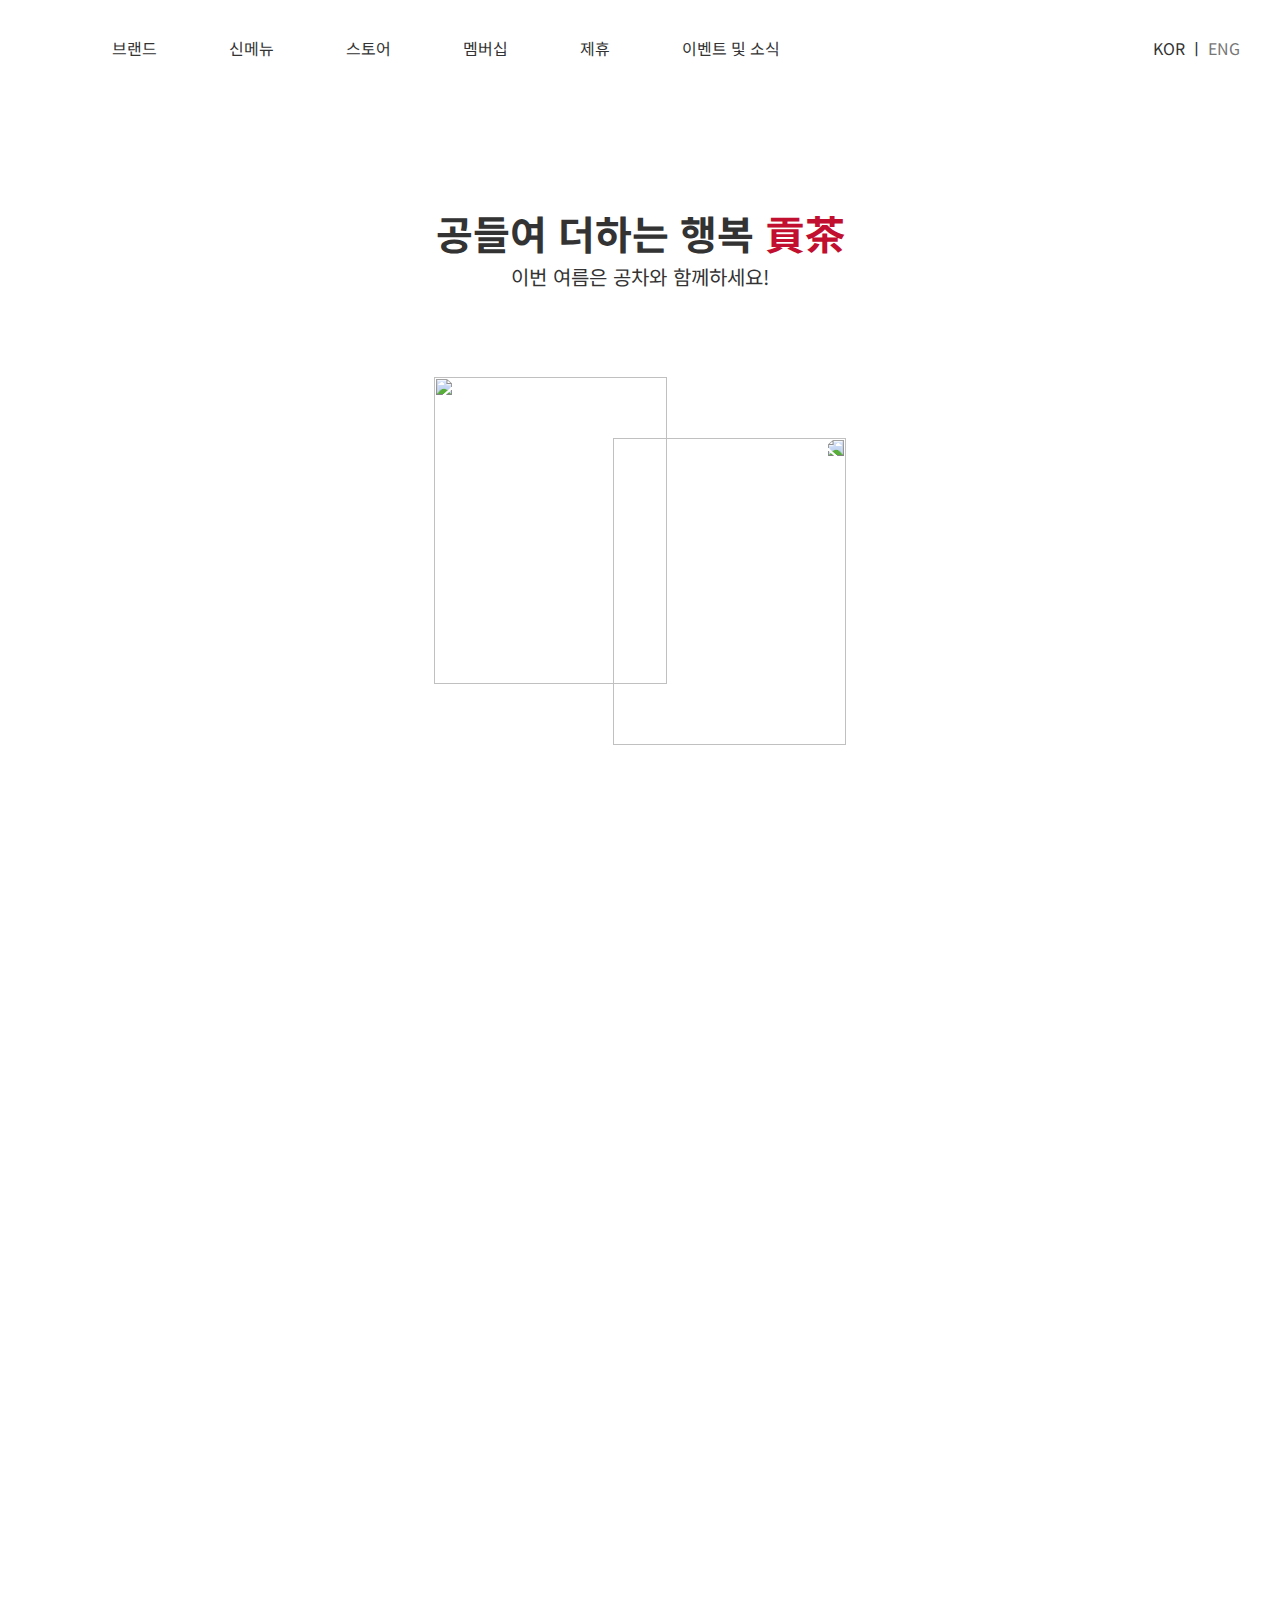
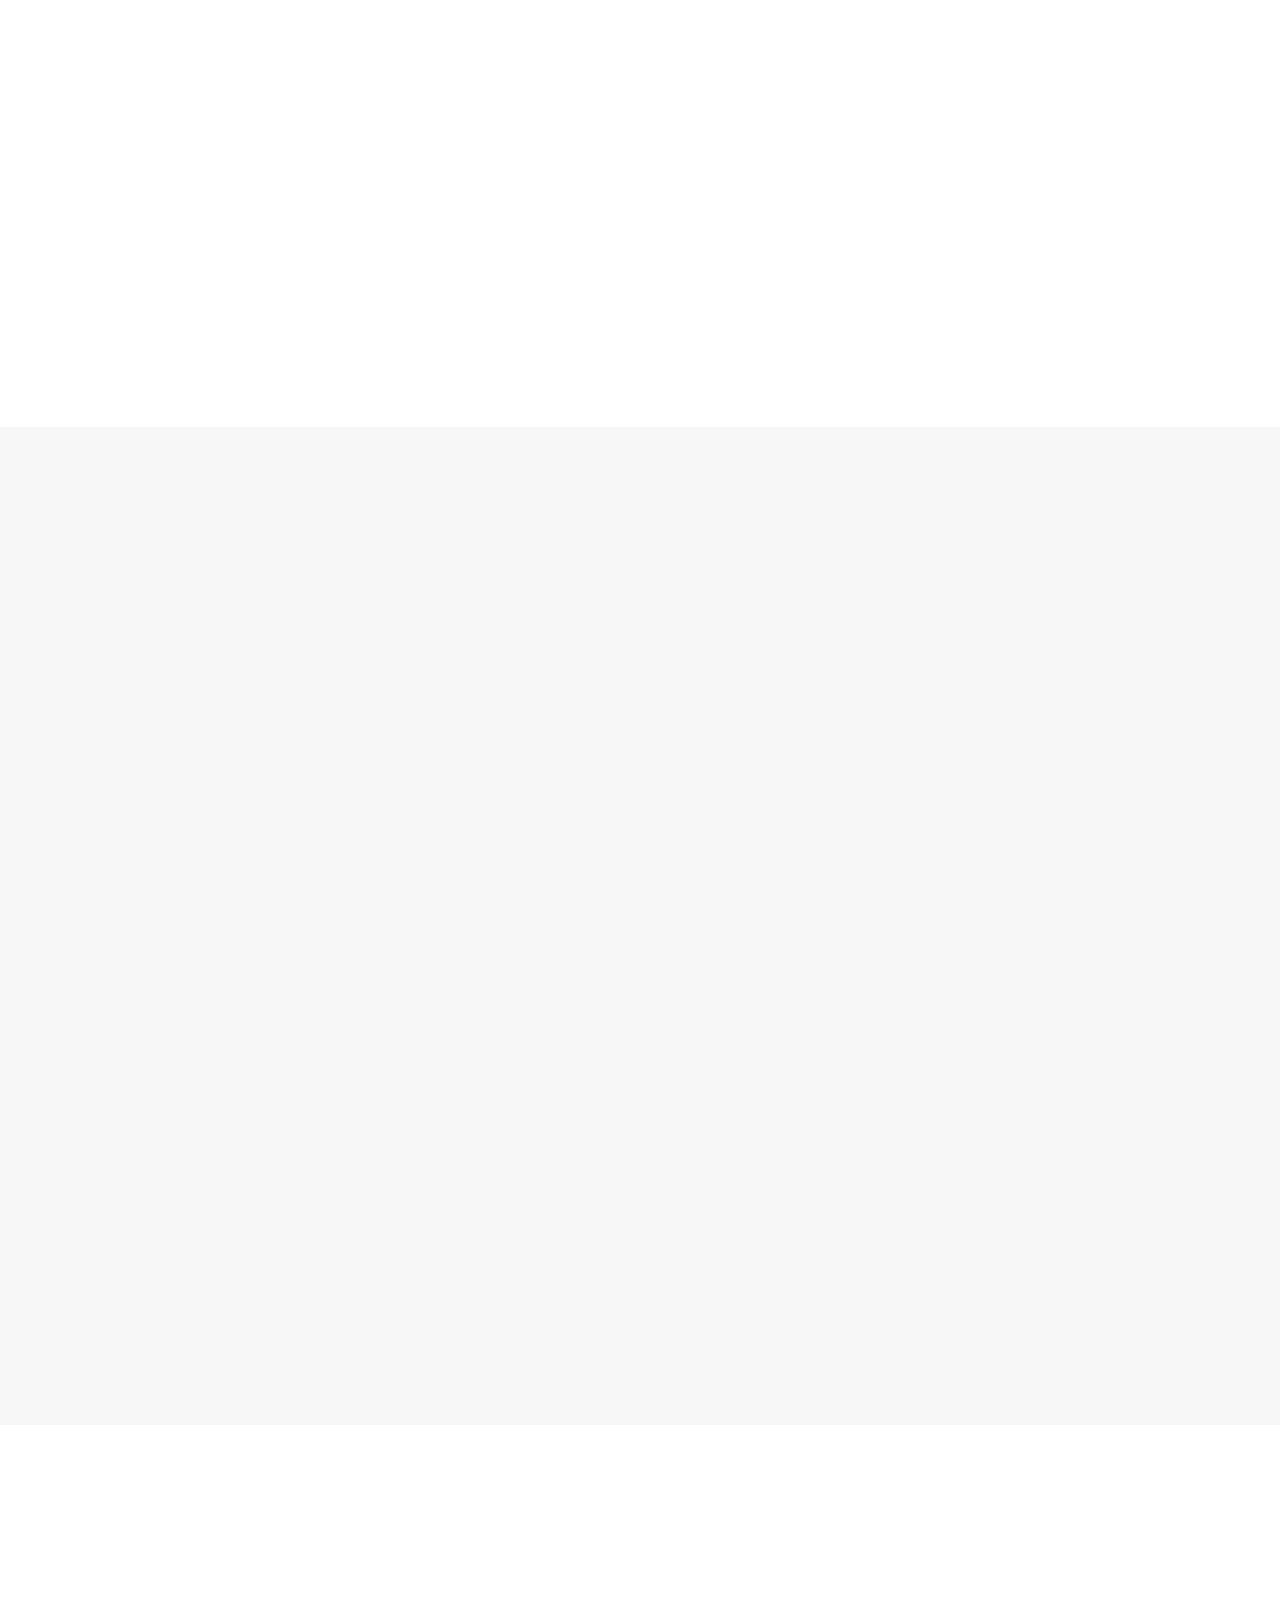
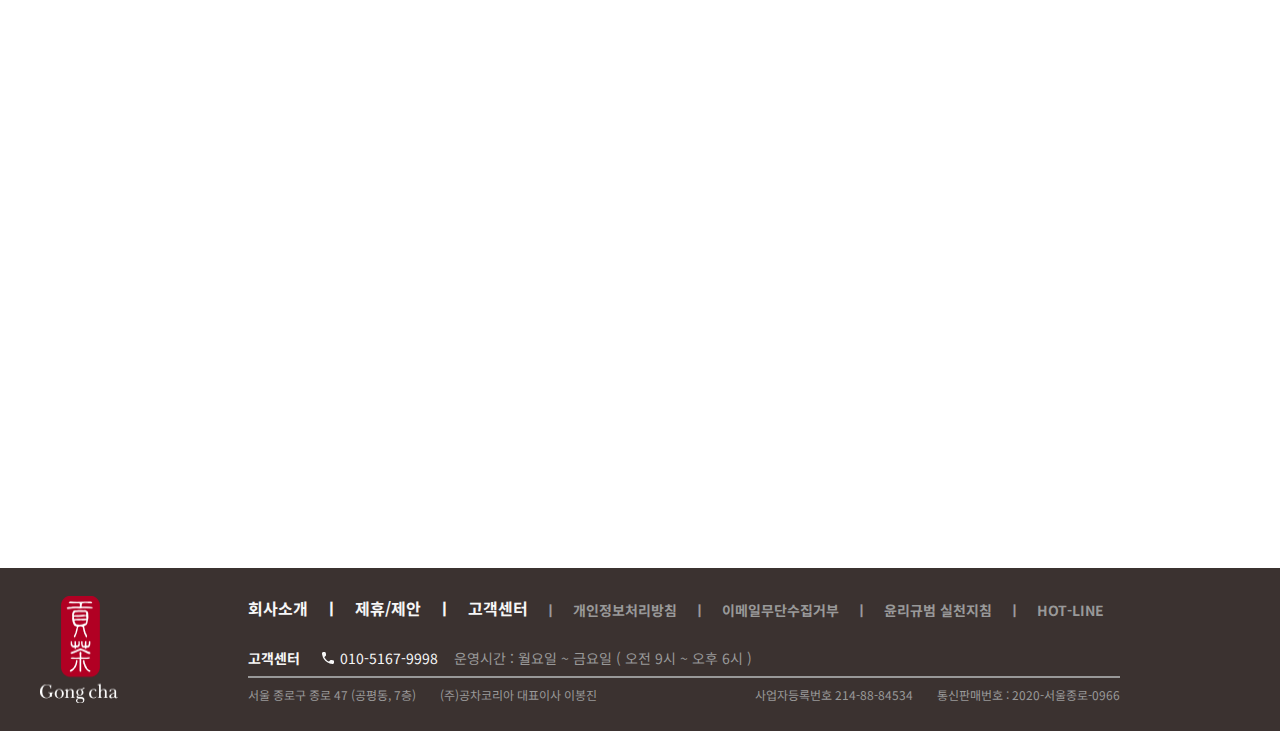
==== commit a24716c9: "Add files via upload" ====
--- a/index.html
+++ b/index.html
@@ -19,7 +19,7 @@
             <header>
                 <a href="index.html"><img src="image/main-logo.png" alt=""></a>
                 <div class="gnb">
-                    <a href="brand.html" target="_blank">브랜드</a>
+                    <a href="brand.html">브랜드</a>
                     <a href="newMenu.html">신메뉴</a>
                     <a href="#">스토어</a>
                     <a href="#">멤버십</a>
@@ -37,8 +37,8 @@
                 <h1>공들여 더하는 행복 <span>貢茶</span></h1>
                 <p>이번 여름은 공차와 함께하세요!</p>
                 <div class="main-imgframe">
-                    <img src="image/test/test04.png" alt="">
-                    <img src="image/test/test05.png" alt="">
+                    <img src="image/main_juice01.png" alt="">
+                    <img src="image/main_juice02.png" alt="">
                 </div>
                 <img src="image/down-arrow.png" alt="" class="down-arrow">
             </div>
@@ -93,7 +93,7 @@
                 <div class="show-juice">
                     <div class="juice-menu" id="M-1">
                         <div class="juice-img">
-                            <img src="image/ct2-milk/milk-01.jpg" alt="">
+                            <img src="image/milk-01.jpg" alt="">
                         </div>
                         <p class="menu-title">블랙 밀크티</p>
                         <div id="large">
@@ -107,7 +107,7 @@
                     </div>
                     <div class="juice-menu" id="M-2">
                         <div class="juice-img">
-                            <img src="image/ct2-milk/milk-02.jpg" alt="">
+                            <img src="image/milk-02.jpg" alt="">
                         </div>
                         <p class="menu-title">타로 밀크티</p>
                         <div id="large">
@@ -121,7 +121,7 @@
                     </div>
                     <div class="juice-menu" id="M-3">
                         <div class="juice-img">
-                            <img src="image/ct2-milk/milk-03.jpg" alt="">
+                            <img src="image/milk-03.jpg" alt="">
                         </div>
                         <p class="menu-title">제주 그린 밀크티</p>
                         <div id="large">
@@ -135,7 +135,7 @@
                     </div>
                     <div class="juice-menu" id="M-4">
                         <div class="juice-img">
-                            <img src="image/ct2-milk/milk-04.jpg" alt="">
+                            <img src="image/milk-04.jpg" alt="">
                         </div>
                         <p class="menu-title">자스민 그린 밀크티</p>
                         <div id="large">
@@ -149,7 +149,7 @@
                     </div>
                     <div class="juice-menu" id="M-5">
                         <div class="juice-img">
-                            <img src="image/ct2-milk/milk-05.jpg" alt="">
+                            <img src="image/milk-05.jpg" alt="">
                         </div>
                         <p class="menu-title">얼그레이 밀크티</p>
                         <div id="large">
@@ -163,7 +163,7 @@
                     </div>
                     <div class="juice-menu" id="M-6">
                         <div class="juice-img">
-                            <img src="image/ct2-milk/milk-06.jpg" alt="">
+                            <img src="image/milk-06.jpg" alt="">
                         </div>
                         <p class="menu-title">초콜렛 밀크티</p>
                         <div id="large">
@@ -177,7 +177,7 @@
                     </div>
                     <div class="juice-menu" id="M-7">
                         <div class="juice-img">
-                            <img src="image/ct2-milk/milk-07.jpg" alt="">
+                            <img src="image/milk-07.jpg" alt="">
                         </div>
                         <p class="menu-title">피스타치오 밀크티</p>
                         <div id="large">
@@ -191,7 +191,7 @@
                     </div>
                     <div class="juice-menu" id="M-8">
                         <div class="juice-img">
-                            <img src="image/ct2-milk/milk-08.jpg" alt="">
+                            <img src="image/milk-08.jpg" alt="">
                         </div>
                         <p class="menu-title">우롱 밀크티</p>
                         <div id="large">
@@ -205,7 +205,7 @@
                     </div>
                     <div class="juice-menu" id="M-9">
                         <div class="juice-img">
-                            <img src="image/ct2-milk/milk-09.jpg" alt="">
+                            <img src="image/milk-09.jpg" alt="">
                         </div>
                         <p class="menu-title">하동 호지 밀크티</p>
                         <div id="large">
@@ -219,7 +219,7 @@
                     </div>
                     <div class="juice-menu" id="M-10">
                         <div class="juice-img">
-                            <img src="image/ct2-milk/milk-010.jpg" alt="">
+                            <img src="image/milk-010.jpg" alt="">
                         </div>
                         <p class="menu-title">얼그레이 초콜렛 밀크티</p>
                         <div id="large">
@@ -314,7 +314,7 @@
                         <div class="text-frame">
                             <h1>브랜드 살펴보기</h1>
                             <p>공차는 고객들에게 만족스러운 경험을 제공하는 브랜드가 되기 위해<br> 노력하고 있습니다.</p>
-                            <a href="https://www.gong-cha.co.kr/brand/brand/global.php" target="_blank">
+                            <a href="brand.html">
                                 <p>자세히 보기</p>
                                 <div class="detail-arrow">
                                     <img src="image/detail-arrow.png" alt="">
--- a/index.css
+++ b/index.css
@@ -3,6 +3,7 @@
 :root {
     --text-color:#333333;
     --brand-color:#C20F2F;
+    --sub-color:#3B3230;
 
     --grayscale01:#777777;
     --grayscale02:#888888;
@@ -631,9 +632,9 @@
 
             /* item03 */
             .grid-container #item03 {
-                background-image: url(image/New-App/New-App.jpg);
+                background-image: url(image/app.png);
                 background-position: center;
-                background-size: 500%;
+                background-size: 100%;
                 position: relative;
 
                 grid-column-start:4;
@@ -648,7 +649,7 @@
             }
 
             #item03:hover {
-                background-size: 600%;
+                background-size: 120%;
             }
 
                 #item03 > .black {
@@ -761,7 +762,7 @@
 
             /* item05 */
             .grid-container #item05 {
-                background-image: url(image/Brand.jpg);
+                background-image: url(image/brand.jpg);
                 background-position: center 324px;
                 background-size: 100%;
                 position: relative;
@@ -810,7 +811,7 @@
 footer {
     margin-top: 160px;
     width: 100%;
-    background-color: #3B3230;
+    background-color: var(--sub-color);
 }
 
     footer .contents-frame {
